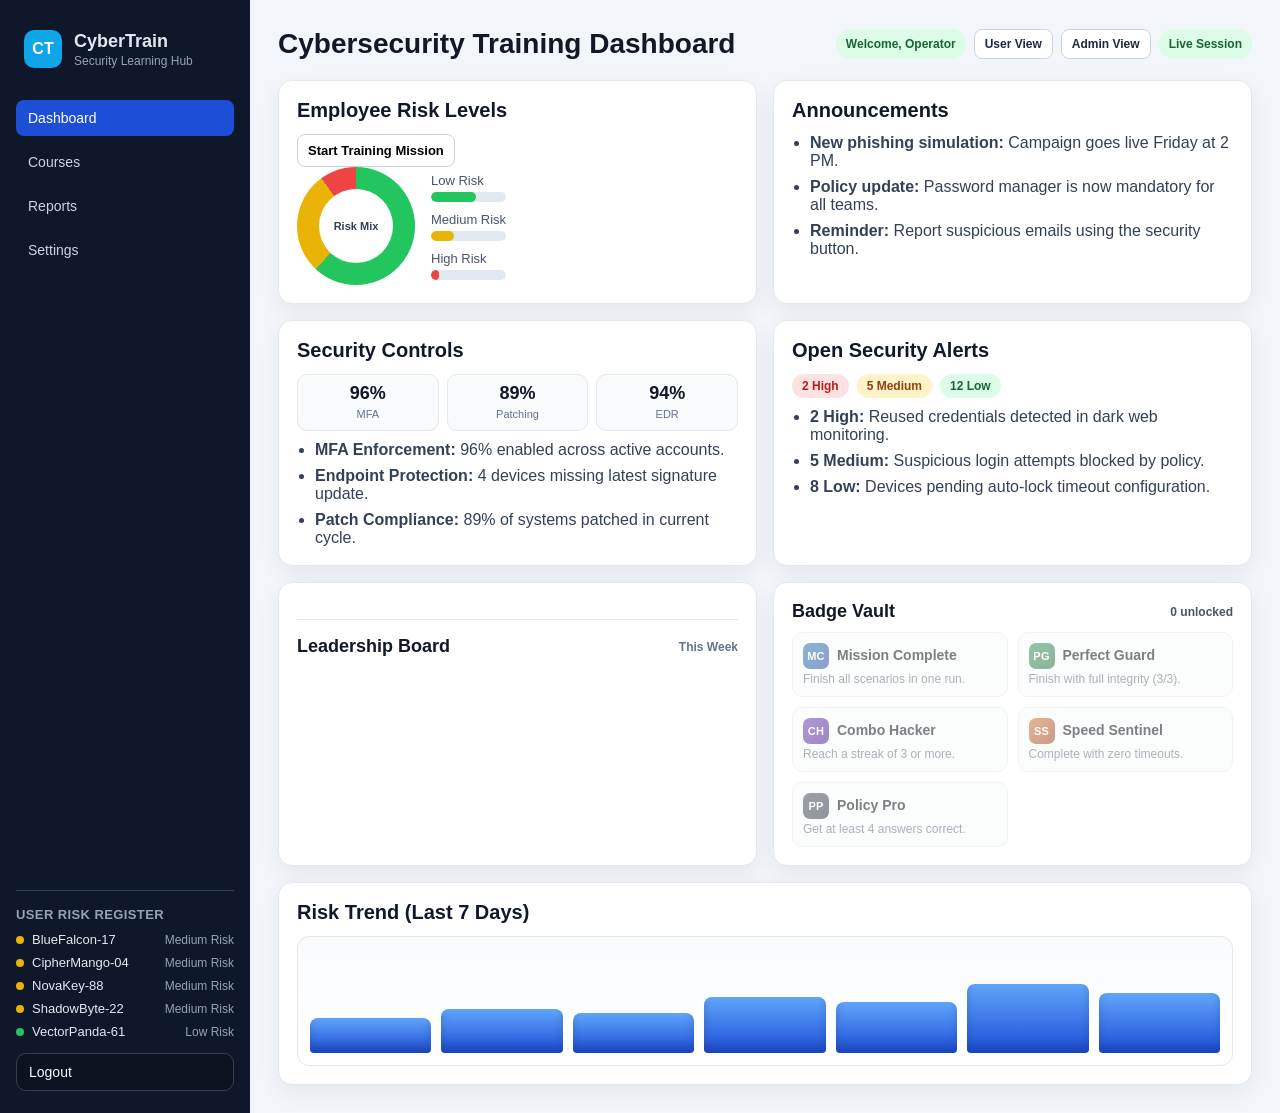
==== index.html @ f5ae5cce "Initial commit: cybersecurity training dashboard Made-with: Cursor" ====
<!DOCTYPE html>
<html>
<head>
    <title>Cybersecurity Training</title>
    <link rel="stylesheet" href="style.css">
</head>

<body>
<div class="app-shell">
    <aside class="sidebar">
        <div class="brand">
            <div class="brand-icon">CT</div>
            <div>
                <h2>CyberTrain</h2>
                <p>Security Learning Hub</p>
            </div>
        </div>

        <nav class="nav">
            <button class="nav-btn active" data-section="dashboard">Dashboard</button>
            <button class="nav-btn" data-section="courses">Courses</button>
            <button id="nav-reports" class="nav-btn" data-section="reports">Reports</button>
            <button class="nav-btn" data-section="settings">Settings</button>
        </nav>

        <section class="users-panel">
            <h3>User Risk Register</h3>
            <ul>
                <li><span class="dot medium"></span>BlueFalcon-17 <em>Medium Risk</em></li>
                <li><span class="dot medium"></span>CipherMango-04 <em>Medium Risk</em></li>
                <li><span class="dot medium"></span>NovaKey-88 <em>Medium Risk</em></li>
                <li><span class="dot medium"></span>ShadowByte-22 <em>Medium Risk</em></li>
                <li><span class="dot low"></span>VectorPanda-61 <em>Low Risk</em></li>
            </ul>
        </section>

        <button id="logout-btn" class="logout-btn">Logout</button>
    </aside>

    <main class="main-content">
        <header class="topbar">
            <h1 id="page-title">Cybersecurity Training Dashboard</h1>
            <div class="topbar-actions">
                <span id="welcomeText" class="status-pill">Welcome</span>
                <button class="mode-btn" onclick="switchMode('user')">User View</button>
                <button class="mode-btn" onclick="switchMode('admin')">Admin View</button>
                <span class="status-pill">Live Session</span>
            </div>
        </header>

        <section id="dashboard" class="content-section">
            <div id="adminDashboardContent" class="dashboard-grid">
            <div class="card dashboard-card">
                <h2>Employee Risk Levels</h2>
                <button id="startTrainingBtn" class="settings-action-btn start-training-btn">Start Training Mission</button>
                <div class="risk-visual">
                    <div class="risk-donut" aria-hidden="true">
                        <span>Risk Mix</span>
                    </div>
                    <div class="risk-bars">
                        <div><span>Low Risk</span><div class="bar"><i id="risk-low-bar" style="width: 62%; background:#22c55e;"></i></div></div>
                        <div><span>Medium Risk</span><div class="bar"><i id="risk-med-bar" style="width: 28%; background:#eab308;"></i></div></div>
                        <div><span>High Risk</span><div class="bar"><i id="risk-high-bar" style="width: 10%; background:#ef4444;"></i></div></div>
                    </div>
                </div>
            </div>

            <div class="card dashboard-card">
                <h2>Announcements</h2>
                <ul class="announcement-list">
                    <li><strong>New phishing simulation:</strong> Campaign goes live Friday at 2 PM.</li>
                    <li><strong>Policy update:</strong> Password manager is now mandatory for all teams.</li>
                    <li><strong>Reminder:</strong> Report suspicious emails using the security button.</li>
                </ul>
            </div>

            <div class="card dashboard-card">
                <h2>Security Controls</h2>
                <div class="kpi-row">
                    <div class="kpi-chip"><strong>96%</strong><span>MFA</span></div>
                    <div class="kpi-chip"><strong>89%</strong><span>Patching</span></div>
                    <div class="kpi-chip"><strong>94%</strong><span>EDR</span></div>
                </div>
                <ul class="announcement-list">
                    <li><strong>MFA Enforcement:</strong> 96% enabled across active accounts.</li>
                    <li><strong>Endpoint Protection:</strong> 4 devices missing latest signature update.</li>
                    <li><strong>Patch Compliance:</strong> 89% of systems patched in current cycle.</li>
                </ul>
            </div>

            <div class="card dashboard-card">
                <h2>Open Security Alerts</h2>
                <div class="alert-stack">
                    <div id="alert-high-pill" class="alert-pill alert-high">2 High</div>
                    <div id="alert-med-pill" class="alert-pill alert-med">5 Medium</div>
                    <div id="alert-low-pill" class="alert-pill alert-low">8 Low</div>
                </div>
                <ul class="announcement-list">
                    <li><strong>2 High:</strong> Reused credentials detected in dark web monitoring.</li>
                    <li><strong>5 Medium:</strong> Suspicious login attempts blocked by policy.</li>
                    <li><strong>8 Low:</strong> Devices pending auto-lock timeout configuration.</li>
                </ul>
            </div>

            <div class="card dashboard-card">
                <div class="leaderboard dashboard-full">
                    <div class="leaderboard-head">
                        <h3>Leadership Board</h3>
                        <span>This Week</span>
                    </div>
                    <ul id="leaderboard-list"></ul>
                </div>
            </div>

            <div class="card dashboard-card">
                <div class="badges">
                    <div class="badges-head">
                        <h3>Badge Vault</h3>
                        <span id="badge-count">0 unlocked</span>
                    </div>
                    <div id="badges-grid" class="badges-grid"></div>
                </div>
            </div>

            <div class="card dashboard-card dashboard-wide">
                <h2>Risk Trend (Last 7 Days)</h2>
                <div class="trend-chart" aria-hidden="true">
                    <span style="height: 34%;"></span>
                    <span style="height: 42%;"></span>
                    <span style="height: 38%;"></span>
                    <span style="height: 54%;"></span>
                    <span style="height: 49%;"></span>
                    <span style="height: 66%;"></span>
                    <span style="height: 58%;"></span>
                </div>
            </div>
            </div>

            <div id="userDashboardContent" class="dashboard-grid hidden">
                <div class="card dashboard-card">
                    <h2>Your Security Snapshot</h2>
                    <ul class="announcement-list">
                        <li><strong>Your Risk Level:</strong> <span id="userRiskLabel">Medium</span></li>
                        <li><strong>Training Completion:</strong> <span id="userCompletionLabel">0%</span></li>
                        <li><strong>Current Mission Score:</strong> <span id="userScoreLabel">0 XP</span></li>
                    </ul>
                    <button id="userStartTrainingBtn" class="settings-action-btn start-training-btn">Continue Training</button>
                </div>

                <div class="card dashboard-card">
                    <h2>Your Badge Progress</h2>
                    <ul class="announcement-list">
                        <li><strong>Unlocked:</strong> <span id="userBadgeCount">0</span> badges</li>
                        <li><strong>Next Target:</strong> Perfect Guard</li>
                        <li><strong>Tip:</strong> Finish with full integrity to lower personal risk.</li>
                    </ul>
                </div>

                <div class="card dashboard-card">
                    <div class="leaderboard dashboard-full">
                        <div class="leaderboard-head">
                            <h3>Leadership Board</h3>
                            <span>This Week</span>
                        </div>
                        <ul id="user-leaderboard-list"></ul>
                    </div>
                </div>

                <div class="card dashboard-card">
                    <h2>Your Avatar</h2>
                    <div class="avatar-stage" aria-hidden="true">
                        <div class="avatar-glow"></div>
                        <div class="avatar-figure">
                            <span class="avatar-head"></span>
                            <span class="avatar-body"></span>
                            <span class="avatar-arm left"></span>
                            <span class="avatar-arm right"></span>
                            <span class="avatar-leg left"></span>
                            <span class="avatar-leg right"></span>
                        </div>
                    </div>
                    <p class="subtitle">Training champion in progress.</p>
                </div>

                <div class="card dashboard-card dashboard-wide">
                    <div class="badges">
                        <div class="badges-head">
                            <h3>Badge Vault</h3>
                            <span id="user-badge-count">0 unlocked</span>
                        </div>
                        <div id="user-badges-grid" class="badges-grid"></div>
                    </div>
                </div>

                <div class="card dashboard-card dashboard-wide">
                    <h2>Your Activity Trend</h2>
                    <div class="trend-chart" aria-hidden="true">
                        <span style="height: 20%;"></span>
                        <span style="height: 30%;"></span>
                        <span style="height: 44%;"></span>
                        <span style="height: 40%;"></span>
                        <span style="height: 56%;"></span>
                        <span style="height: 62%;"></span>
                        <span style="height: 72%;"></span>
                    </div>
                </div>
            </div>
        </section>

        <section id="courses" class="card training-card content-section hidden">
            <div class="burn-overlay" aria-hidden="true"></div>
            <p class="subtitle">Make the right decision in real-world scenarios</p>
            <button id="startCourseBtn" class="settings-action-btn start-training-btn">Start Training Mission</button>
            <div class="hud">
                <div class="hud-item"><span>Threat Level</span><strong id="threat-level">LOW</strong></div>
                <div class="hud-item"><span>Response Timer</span><strong id="timer">12s</strong></div>
                <div class="hud-item"><span>System Integrity</span><strong id="lives">3/3</strong></div>
            </div>
            <div class="progress-track">
                <div id="progress-bar" class="progress-bar"></div>
            </div>
            <p id="missionProgress" class="subtitle">Mission Progress: 0%</p>
            <div class="scenario-meta">
                <span id="scenario-tag">Scenario</span>
                <span id="scenario-stage">Stage</span>
            </div>
            <div class="escape-game">
                <div class="escape-head">
                    <strong>Live Threat Escape</strong>
                    <span id="escape-status">Build distance from the threat.</span>
                </div>
                <div class="escape-track">
                    <div class="track-zone danger-zone">Danger</div>
                    <div class="track-zone safe-zone">Safe Zone</div>
                    <div id="threat-token" class="track-token threat-token">
                        <span class="token-avatar monster-avatar"></span>
                        <span class="token-label">THREAT</span>
                    </div>
                    <div id="runner-token" class="track-token runner-token">
                        <span class="token-avatar runner-avatar"></span>
                        <span class="token-label">YOU</span>
                    </div>
                </div>
            </div>
            <h2 id="question"></h2>
            <p id="dramatic" class="dramatic"></p>
            <p id="explain" class="explain"></p>

            <div id="course-options" class="options">
                <button class="option" onclick="answer(0)"></button>
                <button class="option" onclick="answer(1)"></button>
                <button class="option" onclick="answer(2)"></button>
            </div>

            <div class="card-footer">
                <p id="feedback"></p>
                <div class="score-wrap">
                    <p id="score">Score: 0</p>
                    <p id="streak">Streak: 0</p>
                </div>
            </div>
            <button id="restart-btn" class="restart-btn hidden" onclick="restartGame()">Run Mission Again</button>
        </section>

        <section id="reports" class="content-section hidden reports-page">
            <div class="reports-header">
                <h2>Security Reports</h2>
                <div class="users-actions">
                    <button class="settings-action-btn">Export PDF</button>
                    <button class="settings-action-btn">Export CSV</button>
                    <button class="settings-action-btn">Share Snapshot</button>
                </div>
            </div>

            <div class="reports-kpis">
                <div class="card reports-kpi"><strong>74%</strong><span>Training Completion</span></div>
                <div class="card reports-kpi"><strong>287 XP</strong><span>Average Mission Score</span></div>
                <div class="card reports-kpi"><strong>14</strong><span>Overdue Users</span></div>
                <div class="card reports-kpi"><strong>-11%</strong><span>Medium Risk Reduction</span></div>
            </div>

            <div class="reports-grid">
                <div class="card dashboard-card">
                    <h3>Department Completion</h3>
                    <div class="report-bars">
                        <div><span>Finance</span><div class="bar"><i style="width: 82%; background:#22c55e;"></i></div></div>
                        <div><span>HR</span><div class="bar"><i style="width: 77%; background:#3b82f6;"></i></div></div>
                        <div><span>Sales</span><div class="bar"><i style="width: 69%; background:#eab308;"></i></div></div>
                        <div><span>Engineering</span><div class="bar"><i style="width: 88%; background:#14b8a6;"></i></div></div>
                    </div>
                </div>

                <div class="card dashboard-card">
                    <h3>Incident Simulation Trend</h3>
                    <div class="trend-chart" aria-hidden="true">
                        <span style="height: 22%;"></span>
                        <span style="height: 34%;"></span>
                        <span style="height: 28%;"></span>
                        <span style="height: 46%;"></span>
                        <span style="height: 55%;"></span>
                        <span style="height: 62%;"></span>
                        <span style="height: 74%;"></span>
                    </div>
                </div>

                <div class="card dashboard-card reports-wide">
                    <h3>Compliance Snapshot</h3>
                    <table class="users-table">
                        <thead>
                            <tr>
                                <th>Policy</th>
                                <th>Compliant</th>
                                <th>Non-Compliant</th>
                                <th>Status</th>
                            </tr>
                        </thead>
                        <tbody>
                            <tr><td>Password Manager Usage</td><td>86%</td><td>14%</td><td class="risk-med">Watchlist</td></tr>
                            <tr><td>MFA Enrollment</td><td>96%</td><td>4%</td><td class="risk-low">Healthy</td></tr>
                            <tr><td>Annual Policy Acknowledgment</td><td>81%</td><td>19%</td><td class="risk-med">Action Needed</td></tr>
                            <tr><td>Endpoint Patch Window</td><td>89%</td><td>11%</td><td class="risk-low">Stable</td></tr>
                        </tbody>
                    </table>
                </div>
            </div>
        </section>

        <section id="settings" class="content-section hidden settings-page">
            <div class="settings-header">
                <h2>Settings</h2>
                <p>Quick access to platform and cybersecurity administration settings.</p>
            </div>
            <div id="settings-overview">
            <div id="learnItGroup" class="card settings-group">
                <h3>Learn IT</h3>
                <div class="settings-grid">
                    <article class="settings-tile setting-action active admin-setting" data-setting="users">
                        <h4>Users</h4>
                        <p>Add, edit, and disable users.</p>
                    </article>
                    <article class="settings-tile setting-action admin-setting" data-setting="user-groups">
                        <h4>User Groups</h4>
                        <p>Create and manage department-based security groups.</p>
                    </article>
                    <article class="settings-tile setting-action admin-setting" data-setting="curriculum">
                        <h4>Curriculum</h4>
                        <p>Set course order by role and risk profile.</p>
                    </article>
                    <article class="settings-tile setting-action admin-setting" data-setting="coursework">
                        <h4>Coursework</h4>
                        <p>View completion and generate learning reports.</p>
                    </article>
                    <article class="settings-tile setting-action admin-setting" data-setting="new-courses">
                        <h4>New Courses</h4>
                        <p>Publish new modules and assign required teams.</p>
                    </article>
                </div>
            </div>

            <div class="card settings-group">
                <h3>General</h3>
                <div class="settings-grid">
                    <article class="settings-tile setting-action" data-setting="account-settings">
                        <h4>My Account Settings</h4>
                        <p>Update profile, MFA options, and email alerts.</p>
                    </article>
                    <article class="settings-tile setting-action admin-setting" data-setting="company-settings">
                        <h4>Company Settings</h4>
                        <p>Manage organization details and security defaults.</p>
                    </article>
                </div>
            </div>

            <div class="card settings-group">
                <h3>Manage IT</h3>
                <div class="settings-grid">
                    <article class="settings-tile setting-action" data-setting="broadcasts">
                        <h4>Broadcasts</h4>
                        <p>Send urgent cyber alerts and training reminders.</p>
                    </article>
                    <article class="settings-tile setting-action" data-setting="reports-center">
                        <h4>Incident Reports</h4>
                        <p>Download incident-focused and response drill reports.</p>
                    </article>
                    <article class="settings-tile setting-action" data-setting="incident-policies">
                        <h4>Incident Policies</h4>
                        <p>Review escalation and containment playbook settings.</p>
                    </article>
                </div>
            </div>

            <div class="card settings-group settings-detail">
                <h3 id="setting-detail-title">Users</h3>
                <p id="setting-detail-summary">Manage identity lifecycle and access risk from one place.</p>
                <ul id="setting-detail-points" class="announcement-list"></ul>
            </div>
            </div>

            <div id="users-management" class="card settings-group hidden">
                <div class="users-head">
                    <h3>Settings > Learn IT > Users</h3>
                    <button id="users-back-btn" class="logout-btn users-back">Back</button>
                </div>
                <div class="users-actions">
                    <button class="settings-action-btn">+ Add User</button>
                    <button class="settings-action-btn">Provisioning</button>
                    <button class="settings-action-btn">View Employee Risk</button>
                    <button class="settings-action-btn">Print User List</button>
                    <button class="settings-action-btn">Export CSV</button>
                    <button class="settings-action-btn">Resend Unaccepted Invites</button>
                    <button class="settings-action-btn">Disabled Users</button>
                </div>
                <div class="users-table-wrap">
                    <div class="users-table-top">
                        <span>20 of 77 users</span>
                        <input class="users-search" placeholder="Search users">
                    </div>
                    <table class="users-table">
                        <thead>
                            <tr>
                                <th>Name</th>
                                <th>Enabled</th>
                                <th>Employee Risk</th>
                                <th>Assigned Groups</th>
                                <th>Last Signed In</th>
                                <th>Action</th>
                            </tr>
                        </thead>
                        <tbody>
                            <tr><td>BlueFalcon-17<br><small>user17@demo.local</small></td><td>Yes</td><td class="risk-med">Medium</td><td>1</td><td>Feb 11, 2026</td><td><button class="disable-btn">Disable</button></td></tr>
                            <tr><td>CipherMango-04<br><small>cm04@sandbox.local</small></td><td>Yes</td><td class="risk-med">Medium</td><td>1</td><td>Jan 27, 2026</td><td><button class="disable-btn">Disable</button></td></tr>
                            <tr><td>NovaKey-88<br><small>nk88@example.internal</small></td><td>Yes</td><td class="risk-med">Medium</td><td>1</td><td>Feb 19, 2026</td><td><button class="disable-btn">Disable</button></td></tr>
                            <tr><td>ShadowByte-22<br><small>sb22@demo.local</small></td><td>Yes</td><td class="risk-med">Medium</td><td>1</td><td>Feb 18, 2026</td><td><button class="disable-btn">Disable</button></td></tr>
                            <tr><td>VectorPanda-61<br><small>vp61@sandbox.local</small></td><td>Yes</td><td class="risk-low">Low</td><td>2</td><td>Feb 17, 2026</td><td><button class="disable-btn">Disable</button></td></tr>
                        </tbody>
                    </table>
                </div>
            </div>

            <div id="generic-management" class="card settings-group hidden">
                <div class="users-head">
                    <h3 id="generic-title">Settings > Module</h3>
                    <button id="generic-back-btn" class="logout-btn users-back">Back</button>
                </div>
                <div id="generic-actions" class="users-actions"></div>
                <div class="users-table-wrap">
                    <div class="users-table-top">
                        <span id="generic-summary">Module overview</span>
                    </div>
                    <div id="generic-content" class="generic-content"></div>
                </div>
            </div>
        </section>
    </main>
</div>

<div id="badge-master-overlay" class="badge-master-overlay hidden" aria-hidden="true">
    <div class="badge-rays"></div>
    <div class="badge-confetti">
        <span></span><span></span><span></span><span></span><span></span>
        <span></span><span></span><span></span><span></span><span></span>
    </div>
    <div class="badge-master-card">
        <p class="badge-master-kicker">Ultimate Unlock</p>
        <h2>BADGE MASTER</h2>
        <p>All badges secured. Cyber mastery achieved.</p>
        <p class="badge-master-sub">+500 Glory XP</p>
    </div>
</div>

<div id="failure-overlay" class="failure-overlay hidden" aria-hidden="true">
    <div class="failure-fire"></div>
    <div class="failure-pit"></div>
    <div class="falling-runner"></div>
    <div class="failure-card">
        <p class="failure-kicker">Breach Detected</p>
        <h2 class="glitch-text" data-text="YOU HAVE BEEN HACKED">YOU HAVE BEEN HACKED</h2>
        <p>You fell into the threat zone. Retrain and try again.</p>
    </div>
</div>

<div id="badge-unlock-popup" class="badge-unlock-popup hidden" aria-hidden="true">
    <div class="badge-unlock-card">
        <div class="badge-figure" aria-hidden="true">
            <span class="figure-head"></span>
            <span class="figure-body"></span>
            <span class="figure-arm"></span>
            <span class="figure-badge"></span>
        </div>
        <p class="badge-unlock-kicker">New Badge Unlocked</p>
        <h3 id="badge-unlock-title">Badge Name</h3>
        <p id="badge-unlock-text">You earned this badge.</p>
    </div>
</div>

<div id="toast" class="toast">Mission results synced to dashboard</div>

<script src="script.js"></script>

</body>
</html>
---- style.css ----
:root {
    --bg: #f2f5f9;
    --sidebar: #0f172a;
    --sidebar-hover: #1e293b;
    --primary: #2563eb;
    --primary-hover: #1d4ed8;
    --card: #ffffff;
    --text-dark: #111827;
    --text-muted: #64748b;
    --success: #16a34a;
    --danger: #dc2626;
}

* {
    box-sizing: border-box;
}

body {
    margin: 0;
    min-height: 100vh;
    font-family: "Segoe UI", Tahoma, Arial, sans-serif;
    background: var(--bg);
    color: var(--text-dark);
}

.app-shell {
    display: flex;
    min-height: 100vh;
}

.sidebar {
    width: 250px;
    background: var(--sidebar);
    color: #e2e8f0;
    padding: 22px 16px;
    display: flex;
    flex-direction: column;
}

.brand {
    display: flex;
    gap: 12px;
    align-items: center;
    padding: 8px;
    margin-bottom: 24px;
}

.brand-icon {
    width: 38px;
    height: 38px;
    border-radius: 10px;
    background: #0ea5e9;
    color: #ffffff;
    font-weight: 700;
    display: grid;
    place-items: center;
}

.brand h2 {
    margin: 0;
    font-size: 18px;
}

.brand p {
    margin: 2px 0 0;
    color: #94a3b8;
    font-size: 12px;
}

.nav {
    display: grid;
    gap: 8px;
}

.users-panel {
    margin-top: auto;
    border-top: 1px solid #334155;
    padding-top: 16px;
}

.users-panel h3 {
    margin: 0 0 10px;
    font-size: 13px;
    color: #94a3b8;
    letter-spacing: 0.4px;
    text-transform: uppercase;
}

.users-panel ul {
    list-style: none;
    margin: 0;
    padding: 0;
    display: grid;
    gap: 8px;
}

.users-panel li {
    font-size: 13px;
    color: #e2e8f0;
    display: flex;
    align-items: center;
    gap: 8px;
    flex-wrap: wrap;
}

.users-panel em {
    font-style: normal;
    color: #94a3b8;
    font-size: 12px;
    margin-left: auto;
}

.logout-btn {
    margin-top: 14px;
    border: 1px solid #334155;
    background: #0b1220;
    color: #f8fafc;
    border-radius: 10px;
    padding: 10px 12px;
    font-size: 14px;
    text-align: left;
    cursor: pointer;
    transition: background 0.2s ease, border-color 0.2s ease;
}

.logout-btn:hover {
    background: #1e293b;
    border-color: #475569;
}

.dot {
    width: 8px;
    height: 8px;
    border-radius: 50%;
    display: inline-block;
}

.dot.low {
    background: #22c55e;
}

.dot.medium {
    background: #eab308;
}

.dot.high {
    background: #ef4444;
}

.nav-btn {
    border: none;
    background: transparent;
    color: #cbd5e1;
    text-align: left;
    width: 100%;
    padding: 10px 12px;
    border-radius: 8px;
    font-size: 14px;
    cursor: pointer;
    transition: background 0.2s ease, color 0.2s ease;
}

.nav-btn:hover {
    background: var(--sidebar-hover);
    color: #ffffff;
}

.nav-btn.active {
    background: #1d4ed8;
    color: #ffffff;
}

.main-content {
    flex: 1;
    padding: 28px;
}

.topbar {
    display: flex;
    align-items: center;
    justify-content: space-between;
    margin-bottom: 20px;
}

.topbar-actions {
    display: flex;
    align-items: center;
    gap: 8px;
}

.mode-btn {
    border: 1px solid #cbd5e1;
    background: #ffffff;
    color: #1e293b;
    border-radius: 8px;
    padding: 7px 10px;
    font-size: 12px;
    font-weight: 700;
    cursor: pointer;
}

.mode-btn:hover {
    border-color: #93c5fd;
    background: #eff6ff;
}

.topbar h1 {
    margin: 0;
    font-size: 28px;
}

.status-pill {
    background: #dcfce7;
    color: #166534;
    font-size: 12px;
    font-weight: 600;
    padding: 8px 10px;
    border-radius: 999px;
}

.card {
    background: var(--card);
    border: 1px solid #e2e8f0;
    border-radius: 14px;
    box-shadow: 0 8px 24px rgba(15, 23, 42, 0.06);
}

.training-card {
    max-width: 760px;
    padding: 24px;
}

#courses {
    position: relative;
    overflow: hidden;
}

.burn-overlay {
    position: absolute;
    inset: 0;
    pointer-events: none;
    opacity: 0;
    transition: opacity 0.25s ease;
    background:
        radial-gradient(circle at 8% 85%, rgba(239, 68, 68, 0.42), rgba(239, 68, 68, 0) 38%),
        radial-gradient(circle at 18% 95%, rgba(249, 115, 22, 0.35), rgba(249, 115, 22, 0) 34%),
        linear-gradient(90deg, rgba(127, 29, 29, 0.25) 0%, rgba(127, 29, 29, 0) 45%);
    mix-blend-mode: multiply;
}

#courses.burn-low .burn-overlay {
    opacity: 0.28;
}

#courses.burn-medium .burn-overlay {
    opacity: 0.45;
}

#courses.burn-high .burn-overlay {
    opacity: 0.68;
    animation: burn-flicker 0.45s infinite alternate;
}

.dashboard-grid {
    display: grid;
    grid-template-columns: repeat(2, minmax(280px, 1fr));
    gap: 16px;
    max-width: 1100px;
}

.dashboard-card {
    padding: 18px;
}

.dashboard-wide {
    grid-column: 1 / -1;
}

.dashboard-card h2 {
    margin: 0 0 12px;
    font-size: 20px;
}

.risk-bars {
    display: grid;
    gap: 10px;
}

.risk-visual {
    display: flex;
    align-items: center;
    gap: 16px;
}

.risk-donut {
    width: 118px;
    height: 118px;
    border-radius: 50%;
    background: conic-gradient(#22c55e 0 62%, #eab308 62% 90%, #ef4444 90% 100%);
    position: relative;
    flex-shrink: 0;
}

.risk-donut::before {
    content: "";
    position: absolute;
    inset: 22px;
    border-radius: 50%;
    background: #fff;
}

.risk-donut span {
    position: absolute;
    inset: 0;
    display: grid;
    place-items: center;
    font-size: 11px;
    font-weight: 700;
    color: #334155;
}

.risk-bars span {
    display: block;
    font-size: 13px;
    color: #475569;
    margin-bottom: 4px;
}

.bar {
    height: 10px;
    background: #e2e8f0;
    border-radius: 999px;
    overflow: hidden;
}

.bar i {
    display: block;
    height: 100%;
    border-radius: 999px;
}

.announcement-list {
    margin: 0;
    padding-left: 18px;
    color: #334155;
    display: grid;
    gap: 8px;
}

.kpi-row {
    display: grid;
    grid-template-columns: repeat(3, minmax(70px, 1fr));
    gap: 8px;
    margin-bottom: 10px;
}

.kpi-chip {
    border: 1px solid #e2e8f0;
    border-radius: 10px;
    background: #f8fafc;
    padding: 8px 10px;
    text-align: center;
}

.kpi-chip strong {
    display: block;
    font-size: 18px;
}

.kpi-chip span {
    font-size: 11px;
    color: #64748b;
}

.alert-stack {
    display: flex;
    gap: 8px;
    margin-bottom: 10px;
}

.alert-pill {
    border-radius: 999px;
    font-size: 12px;
    font-weight: 700;
    padding: 5px 10px;
}

.alert-high { background: #fee2e2; color: #b91c1c; }
.alert-med { background: #fef3c7; color: #92400e; }
.alert-low { background: #dcfce7; color: #166534; }

.trend-chart {
    height: 130px;
    border: 1px solid #e2e8f0;
    border-radius: 12px;
    background: linear-gradient(180deg, #f8fafc, #ffffff);
    display: grid;
    grid-template-columns: repeat(7, 1fr);
    align-items: end;
    gap: 10px;
    padding: 12px;
}

.trend-chart span {
    border-radius: 8px 8px 4px 4px;
    background: linear-gradient(180deg, #60a5fa, #1d4ed8);
    box-shadow: inset 0 -8px 10px rgba(15, 23, 42, 0.18);
}

.hidden {
    display: none;
}

.subtitle {
    margin: 0 0 10px;
    color: var(--text-muted);
}

.hud {
    display: grid;
    grid-template-columns: repeat(3, minmax(120px, 1fr));
    gap: 10px;
    margin-bottom: 14px;
}

.hud-item {
    background: #f8fafc;
    border: 1px solid #e2e8f0;
    border-radius: 10px;
    padding: 8px 10px;
}

.hud-item span {
    display: block;
    font-size: 11px;
    color: #64748b;
    text-transform: uppercase;
    letter-spacing: 0.4px;
}

.hud-item strong {
    font-size: 15px;
}

.progress-track {
    width: 100%;
    height: 10px;
    border-radius: 999px;
    background: #e2e8f0;
    overflow: hidden;
    margin-bottom: 14px;
}

.progress-bar {
    height: 100%;
    width: 0%;
    background: linear-gradient(90deg, #38bdf8, #2563eb);
    transition: width 0.25s ease;
}

.scenario-meta {
    display: flex;
    gap: 8px;
    margin-bottom: 8px;
}

#scenario-tag,
#scenario-stage {
    display: inline-block;
    font-size: 12px;
    font-weight: 700;
    border-radius: 999px;
    padding: 5px 10px;
}

#scenario-tag {
    background: #e0f2fe;
    color: #075985;
}

#scenario-stage {
    background: #ede9fe;
    color: #5b21b6;
}

.escape-game {
    margin: 4px 0 14px;
    border: 1px solid #e2e8f0;
    border-radius: 12px;
    padding: 10px;
    background: #f8fafc;
}

.escape-head {
    display: flex;
    justify-content: space-between;
    align-items: center;
    gap: 8px;
    margin-bottom: 8px;
}

.escape-head strong {
    font-size: 13px;
}

#escape-status {
    font-size: 12px;
    color: #475569;
}

.escape-track {
    position: relative;
    height: 56px;
    border-radius: 10px;
    overflow: hidden;
    border: 1px solid #cbd5e1;
    background: linear-gradient(90deg, #fee2e2 0%, #ffedd5 30%, #dcfce7 100%);
}

.track-zone {
    position: absolute;
    top: 6px;
    font-size: 10px;
    font-weight: 700;
    color: #334155;
    opacity: 0.75;
}

.danger-zone {
    left: 8px;
}

.safe-zone {
    right: 8px;
}

.track-token {
    position: absolute;
    top: 14px;
    transform: translateX(-50%);
    display: inline-flex;
    align-items: center;
    gap: 6px;
    border-radius: 999px;
    padding: 3px 8px 3px 4px;
    font-size: 10px;
    font-weight: 800;
    color: #ffffff;
    transition: left 0.35s ease;
}

.threat-token {
    left: 12%;
    background: #dc2626;
    box-shadow: 0 0 0 2px rgba(220, 38, 38, 0.2);
}

.runner-token {
    left: 22%;
    background: #2563eb;
    box-shadow: 0 0 0 2px rgba(37, 99, 235, 0.2);
}

.token-label {
    letter-spacing: 0.4px;
}

.token-avatar {
    width: 22px;
    height: 22px;
    border-radius: 999px;
    display: inline-block;
    position: relative;
}

.monster-avatar {
    background: radial-gradient(circle at 30% 30%, #fb7185, #7f1d1d 70%);
    border: 1px solid rgba(255, 255, 255, 0.45);
    animation: monster-pulse 0.8s infinite alternate;
}

.monster-avatar::before,
.monster-avatar::after {
    content: "";
    position: absolute;
    top: 7px;
    width: 4px;
    height: 4px;
    border-radius: 50%;
    background: #ffffff;
}

.monster-avatar::before {
    left: 5px;
}

.monster-avatar::after {
    right: 5px;
}

.runner-avatar {
    background: radial-gradient(circle at 35% 30%, #93c5fd, #1d4ed8 70%);
    border: 1px solid rgba(255, 255, 255, 0.45);
    animation: runner-step 0.45s infinite alternate;
}

.runner-avatar::before {
    content: "";
    position: absolute;
    left: 9px;
    top: -4px;
    width: 5px;
    height: 5px;
    border-radius: 50%;
    background: #bfdbfe;
}

.runner-avatar::after {
    content: "";
    position: absolute;
    left: 6px;
    top: 8px;
    width: 10px;
    height: 2px;
    background: #dbeafe;
    transform: rotate(-25deg);
}

#question {
    margin: 0 0 18px;
    font-size: 23px;
}

.dramatic {
    margin: 0 0 14px;
    min-height: 24px;
    font-size: 15px;
    font-weight: 700;
    color: #7c3aed;
}

.explain {
    margin: -6px 0 14px;
    min-height: 20px;
    color: #475569;
    font-size: 14px;
}

.options {
    display: grid;
    gap: 10px;
}

.option {
    border: none;
    background: var(--primary);
    color: #ffffff;
    border-radius: 10px;
    padding: 13px 14px;
    text-align: left;
    font-size: 15px;
    cursor: pointer;
    transition: transform 0.12s ease, background 0.2s ease;
}

.option:hover {
    background: var(--primary-hover);
    transform: translateY(-1px);
}

.card-footer {
    margin-top: 16px;
    display: flex;
    justify-content: space-between;
    align-items: center;
}

.score-wrap {
    display: flex;
    gap: 10px;
}

#feedback {
    margin: 0;
    font-weight: 700;
}

.correct {
    color: var(--success);
}

.incorrect {
    color: var(--danger);
}

#score {
    margin: 0;
    color: #334155;
    font-weight: 600;
}

#streak {
    margin: 0;
    color: #7c3aed;
    font-weight: 700;
}

.pulse-good {
    animation: pulse-good 0.55s ease;
}

.pulse-bad {
    animation: pulse-bad 0.55s ease;
}

.screen-shake {
    animation: shake 0.45s ease;
}

.restart-btn {
    border: none;
    background: #0f172a;
    color: #ffffff;
    margin-top: 16px;
    padding: 10px 14px;
    border-radius: 10px;
    font-size: 14px;
    cursor: pointer;
}

.restart-btn:hover {
    background: #1e293b;
}

.leaderboard {
    margin-top: 18px;
    border-top: 1px solid #e2e8f0;
    padding-top: 16px;
}

.leaderboard-head {
    display: flex;
    justify-content: space-between;
    align-items: center;
    margin-bottom: 10px;
}

.leaderboard-head h3 {
    margin: 0;
    font-size: 18px;
}

.leaderboard-head span {
    color: #64748b;
    font-size: 12px;
    font-weight: 600;
}

#leaderboard-list {
    list-style: none;
    margin: 0;
    padding: 0;
    display: grid;
    gap: 8px;
}

.leaderboard-row {
    display: flex;
    align-items: center;
    background: #f8fafc;
    border: 1px solid #e2e8f0;
    border-radius: 10px;
    padding: 8px 10px;
    font-size: 14px;
}

.leaderboard-row .rank {
    width: 24px;
    font-weight: 800;
    color: #475569;
}

.leaderboard-row .name {
    flex: 1;
    font-weight: 600;
}

.leaderboard-row .points {
    font-weight: 700;
    color: #1e3a8a;
}

.leaderboard-row.you {
    border-color: #93c5fd;
    background: #eff6ff;
}

.badges {
    margin-top: 0;
    border-top: none;
    padding-top: 0;
}

.badges-head {
    display: flex;
    justify-content: space-between;
    align-items: center;
    margin-bottom: 10px;
}

.badges-head h3 {
    margin: 0;
    font-size: 18px;
}

.badges-head span {
    color: #475569;
    font-size: 12px;
    font-weight: 700;
}

.badges-grid {
    display: grid;
    grid-template-columns: repeat(auto-fit, minmax(150px, 1fr));
    gap: 10px;
}

.settings-page {
    max-width: 1040px;
}

.settings-header {
    margin-bottom: 14px;
}

.settings-header h2 {
    margin: 0 0 4px;
    font-size: 34px;
}

.settings-header p {
    margin: 0;
    color: #64748b;
}

.settings-group {
    padding: 18px;
    margin-bottom: 14px;
}

.settings-group h3 {
    margin: 0 0 14px;
    font-size: 32px;
}

.settings-grid {
    display: grid;
    grid-template-columns: repeat(3, minmax(180px, 1fr));
    gap: 12px;
}

.settings-tile {
    border: 1px solid #e2e8f0;
    border-radius: 12px;
    background: #ffffff;
    padding: 14px 16px;
    min-height: 108px;
}

.setting-action {
    cursor: pointer;
    transition: border-color 0.2s ease, box-shadow 0.2s ease, transform 0.15s ease;
}

.setting-action:hover {
    border-color: #93c5fd;
    box-shadow: 0 6px 18px rgba(37, 99, 235, 0.1);
    transform: translateY(-1px);
}

.setting-action.active {
    border-color: #2563eb;
    box-shadow: 0 0 0 3px rgba(37, 99, 235, 0.12);
    background: #f8fbff;
}

.settings-tile h4 {
    margin: 0 0 6px;
    font-size: 22px;
}

.settings-tile p {
    margin: 0;
    color: #334155;
    line-height: 1.35;
}

.settings-detail p {
    margin: -4px 0 10px;
    color: #475569;
}

.users-head {
    display: flex;
    align-items: center;
    justify-content: space-between;
    gap: 12px;
    margin-bottom: 12px;
}

.users-head h3 {
    margin: 0;
    font-size: 24px;
}

.users-back {
    margin-top: 0;
    width: 90px;
}

.users-actions {
    display: flex;
    flex-wrap: wrap;
    gap: 8px;
    margin-bottom: 14px;
}

.settings-action-btn {
    border: 1px solid #cbd5e1;
    background: #ffffff;
    border-radius: 8px;
    padding: 8px 10px;
    font-size: 13px;
    cursor: pointer;
}

.settings-action-btn:hover {
    border-color: #93c5fd;
    background: #f8fbff;
}

.start-training-btn {
    font-weight: 700;
}

.users-table-wrap {
    border: 1px solid #e2e8f0;
    border-radius: 12px;
    background: #ffffff;
    overflow: hidden;
}

.users-table-top {
    display: flex;
    justify-content: space-between;
    align-items: center;
    padding: 10px 12px;
    border-bottom: 1px solid #e2e8f0;
    color: #475569;
}

.users-search {
    border: 1px solid #cbd5e1;
    border-radius: 8px;
    padding: 8px 10px;
    min-width: 210px;
}

.users-table {
    width: 100%;
    border-collapse: collapse;
    font-size: 14px;
}

.users-table th,
.users-table td {
    text-align: left;
    padding: 10px 12px;
    border-bottom: 1px solid #f1f5f9;
}

.users-table small {
    color: #64748b;
}

.risk-med {
    color: #ca8a04;
    font-weight: 700;
}

.risk-low {
    color: #16a34a;
    font-weight: 700;
}

.disable-btn {
    border: 1px solid #fca5a5;
    color: #dc2626;
    background: #fff;
    border-radius: 8px;
    padding: 6px 10px;
    cursor: pointer;
}

.generic-content {
    padding: 12px;
    display: grid;
    gap: 10px;
}

.generic-item {
    border: 1px solid #e2e8f0;
    border-radius: 10px;
    padding: 10px 12px;
    background: #f8fafc;
}

.generic-item h4 {
    margin: 0 0 4px;
    font-size: 15px;
}

.generic-item p {
    margin: 0;
    color: #475569;
    font-size: 13px;
}

.reports-page {
    max-width: 1100px;
}

.reports-header {
    display: flex;
    justify-content: space-between;
    align-items: center;
    gap: 12px;
    margin-bottom: 12px;
}

.reports-header h2 {
    margin: 0;
    font-size: 32px;
}

.reports-kpis {
    display: grid;
    grid-template-columns: repeat(4, minmax(150px, 1fr));
    gap: 12px;
    margin-bottom: 12px;
}

.reports-kpi {
    padding: 14px;
}

.reports-kpi strong {
    display: block;
    font-size: 26px;
}

.reports-kpi span {
    color: #64748b;
    font-size: 13px;
}

.reports-grid {
    display: grid;
    grid-template-columns: repeat(2, minmax(280px, 1fr));
    gap: 12px;
}

.reports-wide {
    grid-column: 1 / -1;
}

.report-bars {
    display: grid;
    gap: 10px;
}

.report-bars span {
    display: block;
    margin-bottom: 4px;
    color: #334155;
    font-size: 13px;
}

.avatar-stage {
    height: 170px;
    border: 1px solid #e2e8f0;
    border-radius: 14px;
    background: linear-gradient(180deg, #eef2ff, #dbeafe);
    display: grid;
    place-items: center;
    position: relative;
    overflow: hidden;
}

.avatar-glow {
    position: absolute;
    width: 120px;
    height: 120px;
    border-radius: 50%;
    background: radial-gradient(circle, rgba(99, 102, 241, 0.5), rgba(99, 102, 241, 0));
    animation: avatar-glow 1.6s ease-in-out infinite alternate;
}

.avatar-figure {
    position: relative;
    width: 64px;
    height: 102px;
    animation: avatar-bounce 0.85s ease-in-out infinite alternate;
}

.avatar-head {
    position: absolute;
    left: 18px;
    top: 0;
    width: 28px;
    height: 28px;
    border-radius: 50%;
    background: #93c5fd;
}

.avatar-body {
    position: absolute;
    left: 22px;
    top: 26px;
    width: 20px;
    height: 40px;
    border-radius: 10px;
    background: #2563eb;
}

.avatar-arm,
.avatar-leg {
    position: absolute;
    display: block;
    background: #1e40af;
    border-radius: 999px;
}

.avatar-arm {
    width: 22px;
    height: 6px;
    top: 38px;
}

.avatar-arm.left {
    left: 4px;
    transform: rotate(28deg);
}

.avatar-arm.right {
    right: 4px;
    transform: rotate(-28deg);
}

.avatar-leg {
    width: 8px;
    height: 30px;
    top: 64px;
}

.avatar-leg.left {
    left: 21px;
    transform: rotate(9deg);
}

.avatar-leg.right {
    right: 21px;
    transform: rotate(-9deg);
}

.badge-card {
    border: 1px solid #e2e8f0;
    background: #f8fafc;
    border-radius: 10px;
    padding: 10px;
    position: relative;
    cursor: help;
}

.badge-card::after {
    content: attr(data-requirement);
    position: absolute;
    left: 50%;
    bottom: calc(100% + 8px);
    transform: translateX(-50%);
    width: 220px;
    background: #0f172a;
    color: #e2e8f0;
    border: 1px solid #334155;
    border-radius: 8px;
    padding: 8px 9px;
    font-size: 12px;
    line-height: 1.35;
    opacity: 0;
    pointer-events: none;
    transition: opacity 0.15s ease;
    z-index: 6;
}

.badge-card:hover::after {
    opacity: 1;
}

.badge-card.locked {
    opacity: 0.55;
    filter: grayscale(0.35);
}

.badge-title {
    display: block;
    font-size: 14px;
    font-weight: 700;
    margin-bottom: 3px;
}

.badge-note {
    display: block;
    font-size: 12px;
    color: #64748b;
}

.badge-icon {
    width: 26px;
    height: 26px;
    margin-right: 8px;
    border-radius: 7px;
    display: inline-grid;
    place-items: center;
    font-size: 11px;
    font-weight: 800;
    color: #ffffff;
    letter-spacing: 0.2px;
}

.badge-blue {
    background: linear-gradient(135deg, #0284c7, #1d4ed8);
}

.badge-green {
    background: linear-gradient(135deg, #16a34a, #15803d);
}

.badge-purple {
    background: linear-gradient(135deg, #7c3aed, #5b21b6);
}

.badge-orange {
    background: linear-gradient(135deg, #f97316, #c2410c);
}

.badge-slate {
    background: linear-gradient(135deg, #475569, #334155);
}

.badge-master-overlay {
    position: fixed;
    inset: 0;
    z-index: 9999;
    display: grid;
    place-items: center;
    background:
        radial-gradient(circle at 25% 25%, rgba(250, 204, 21, 0.35), rgba(250, 204, 21, 0) 36%),
        radial-gradient(circle at 80% 70%, rgba(99, 102, 241, 0.35), rgba(99, 102, 241, 0) 40%),
        rgba(15, 23, 42, 0.84);
    opacity: 0;
    pointer-events: none;
    overflow: hidden;
}

.badge-master-overlay.show {
    animation: badge-master-inout 3.8s ease forwards;
}

.badge-master-card {
    position: relative;
    z-index: 3;
    text-align: center;
    color: #ffffff;
    padding: 24px 28px;
    border-radius: 18px;
    border: 1px solid rgba(255, 255, 255, 0.25);
    background: linear-gradient(135deg, rgba(30, 58, 138, 0.88), rgba(124, 58, 237, 0.88));
    box-shadow: 0 18px 60px rgba(15, 23, 42, 0.45);
    transform: scale(0.9);
}

.badge-master-overlay.show .badge-master-card {
    animation: badge-master-pop 0.7s ease forwards;
}

.badge-master-kicker {
    margin: 0 0 6px;
    font-size: 12px;
    letter-spacing: 1.2px;
    text-transform: uppercase;
    color: #fef08a;
}

.badge-master-card h2 {
    margin: 0;
    font-size: 56px;
    line-height: 1;
    letter-spacing: 1px;
    text-shadow: 0 0 22px rgba(250, 204, 21, 0.5);
}

.badge-master-card p {
    margin: 8px 0 0;
}

.badge-master-sub {
    font-weight: 700;
    color: #fef08a;
    letter-spacing: 0.6px;
}

.badge-rays {
    position: absolute;
    inset: -20%;
    z-index: 1;
    background: repeating-conic-gradient(
        from 0deg,
        rgba(255, 255, 255, 0.12) 0deg 10deg,
        rgba(255, 255, 255, 0) 10deg 20deg
    );
    animation: rays-spin 4s linear infinite;
}

.badge-confetti {
    position: absolute;
    inset: 0;
    z-index: 2;
    pointer-events: none;
}

.badge-confetti span {
    position: absolute;
    top: -20px;
    width: 10px;
    height: 14px;
    border-radius: 2px;
    animation: confetti-fall 2.6s linear infinite;
}

.badge-confetti span:nth-child(1) { left: 8%; background: #facc15; animation-delay: 0.1s; }
.badge-confetti span:nth-child(2) { left: 18%; background: #38bdf8; animation-delay: 0.8s; }
.badge-confetti span:nth-child(3) { left: 28%; background: #f97316; animation-delay: 0.3s; }
.badge-confetti span:nth-child(4) { left: 38%; background: #a78bfa; animation-delay: 1.1s; }
.badge-confetti span:nth-child(5) { left: 48%; background: #34d399; animation-delay: 0.6s; }
.badge-confetti span:nth-child(6) { left: 58%; background: #f43f5e; animation-delay: 1.4s; }
.badge-confetti span:nth-child(7) { left: 68%; background: #22d3ee; animation-delay: 0.2s; }
.badge-confetti span:nth-child(8) { left: 78%; background: #fde047; animation-delay: 0.9s; }
.badge-confetti span:nth-child(9) { left: 88%; background: #60a5fa; animation-delay: 0.5s; }
.badge-confetti span:nth-child(10) { left: 95%; background: #f472b6; animation-delay: 1.2s; }

.failure-overlay {
    position: fixed;
    inset: 0;
    z-index: 9998;
    overflow: hidden;
    pointer-events: none;
    opacity: 0;
    background: radial-gradient(circle at 50% 20%, rgba(248, 113, 113, 0.16), rgba(15, 23, 42, 0.94) 60%);
}

.failure-overlay::before {
    content: "";
    position: absolute;
    inset: 0;
    background:
        repeating-linear-gradient(
            0deg,
            rgba(255, 255, 255, 0.03) 0px,
            rgba(255, 255, 255, 0.03) 2px,
            rgba(0, 0, 0, 0) 2px,
            rgba(0, 0, 0, 0) 5px
        );
    opacity: 0.35;
    animation: glitch-lines 0.2s steps(2, end) infinite;
}

.failure-overlay.show {
    animation: failure-inout 3.6s ease forwards;
}

.failure-fire {
    position: absolute;
    inset: auto 0 0;
    height: 38%;
    background:
        radial-gradient(ellipse at 10% 100%, rgba(251, 146, 60, 0.85), rgba(251, 146, 60, 0) 58%),
        radial-gradient(ellipse at 35% 100%, rgba(239, 68, 68, 0.9), rgba(239, 68, 68, 0) 62%),
        radial-gradient(ellipse at 60% 100%, rgba(249, 115, 22, 0.85), rgba(249, 115, 22, 0) 58%),
        radial-gradient(ellipse at 85% 100%, rgba(220, 38, 38, 0.88), rgba(220, 38, 38, 0) 62%);
    animation: fire-flicker 0.35s infinite alternate;
}

.failure-pit {
    position: absolute;
    left: 50%;
    bottom: 18%;
    transform: translateX(-50%);
    width: 280px;
    height: 78px;
    border-radius: 50%;
    background: radial-gradient(circle at 50% 40%, #0f172a, #000 70%);
    box-shadow: 0 0 40px rgba(220, 38, 38, 0.45);
}

.falling-runner {
    position: absolute;
    left: 50%;
    top: 16%;
    width: 24px;
    height: 42px;
    transform: translateX(-50%);
    border-radius: 10px;
    background: linear-gradient(180deg, #93c5fd, #1d4ed8);
    box-shadow: 0 0 12px rgba(147, 197, 253, 0.45);
}

.failure-overlay.show .falling-runner {
    animation: runner-fall 2.4s ease-in forwards;
}

.failure-card {
    position: absolute;
    top: 10%;
    left: 50%;
    transform: translateX(-50%);
    text-align: center;
    color: #fff;
    z-index: 2;
}

.failure-kicker {
    margin: 0 0 6px;
    font-size: 12px;
    text-transform: uppercase;
    letter-spacing: 1.2px;
    color: #fecaca;
}

.failure-card h2 {
    margin: 0;
    font-size: 52px;
    letter-spacing: 1px;
    color: #fca5a5;
    text-shadow: 0 0 24px rgba(239, 68, 68, 0.55);
}

.glitch-text {
    position: relative;
    animation: glitch-main 0.9s infinite;
}

.glitch-text::before,
.glitch-text::after {
    content: attr(data-text);
    position: absolute;
    left: 0;
    top: 0;
    width: 100%;
    overflow: hidden;
}

.glitch-text::before {
    color: #67e8f9;
    transform: translate(2px, 0);
    clip-path: inset(0 0 48% 0);
    animation: glitch-top 0.25s infinite steps(2, end);
}

.glitch-text::after {
    color: #f472b6;
    transform: translate(-2px, 0);
    clip-path: inset(52% 0 0 0);
    animation: glitch-bottom 0.18s infinite steps(2, end);
}

.failure-card p {
    margin: 8px 0 0;
}

.badge-unlock-popup {
    position: fixed;
    inset: 0;
    z-index: 9997;
    display: grid;
    place-items: center;
    background: rgba(15, 23, 42, 0.55);
    opacity: 0;
    pointer-events: none;
}

.badge-unlock-popup.show {
    animation: badge-popup-fade 2.5s ease forwards;
}

.badge-unlock-card {
    width: min(420px, 88vw);
    border-radius: 16px;
    padding: 20px;
    text-align: center;
    color: #fff;
    background: linear-gradient(135deg, #1d4ed8, #7c3aed);
    box-shadow: 0 16px 50px rgba(15, 23, 42, 0.5);
    transform: translateY(8px) scale(0.94);
}

.badge-unlock-popup.show .badge-unlock-card {
    animation: badge-popup-card 0.45s ease forwards;
}

.badge-unlock-kicker {
    margin: 0 0 6px;
    font-size: 12px;
    text-transform: uppercase;
    letter-spacing: 1px;
    color: #dbeafe;
}

.badge-unlock-card h3 {
    margin: 0;
    font-size: 28px;
}

.badge-unlock-card p {
    margin: 8px 0 0;
}

.badge-figure {
    position: relative;
    margin: 0 auto 10px;
    width: 80px;
    height: 80px;
}

.figure-head {
    position: absolute;
    left: 28px;
    top: 4px;
    width: 24px;
    height: 24px;
    border-radius: 50%;
    background: #bfdbfe;
}

.figure-body {
    position: absolute;
    left: 34px;
    top: 27px;
    width: 12px;
    height: 36px;
    border-radius: 8px;
    background: #93c5fd;
}

.figure-arm {
    position: absolute;
    left: 18px;
    top: 38px;
    width: 44px;
    height: 6px;
    border-radius: 6px;
    background: #dbeafe;
    transform: rotate(-24deg);
    animation: figure-cheer 0.4s infinite alternate;
}

.figure-badge {
    position: absolute;
    right: 2px;
    top: 16px;
    width: 20px;
    height: 20px;
    border-radius: 50%;
    background: radial-gradient(circle at 30% 30%, #fde68a, #f59e0b 70%);
    box-shadow: 0 0 16px rgba(245, 158, 11, 0.85);
}

.toast {
    position: fixed;
    bottom: 20px;
    right: 20px;
    background: #22c55e;
    color: white;
    padding: 12px 20px;
    border-radius: 8px;
    box-shadow: 0 4px 12px rgba(0,0,0,0.3);
    opacity: 0;
    transform: translateY(20px);
    transition: all 0.3s ease;
    font-size: 14px;
    z-index: 1000;
}

.toast.show {
    opacity: 1;
    transform: translateY(0);
}

@keyframes pulse-good {
    0% { box-shadow: 0 0 0 0 rgba(22, 163, 74, 0.4); }
    100% { box-shadow: 0 0 0 18px rgba(22, 163, 74, 0); }
}

@keyframes pulse-bad {
    0% { box-shadow: 0 0 0 0 rgba(220, 38, 38, 0.35); }
    100% { box-shadow: 0 0 0 18px rgba(220, 38, 38, 0); }
}

@keyframes shake {
    0% { transform: translateX(0); }
    25% { transform: translateX(-6px); }
    50% { transform: translateX(6px); }
    75% { transform: translateX(-4px); }
    100% { transform: translateX(0); }
}

@keyframes burn-flicker {
    0% { filter: saturate(1) brightness(1); }
    100% { filter: saturate(1.25) brightness(1.06); }
}

@keyframes badge-master-inout {
    0% { opacity: 0; }
    10% { opacity: 1; }
    88% { opacity: 1; }
    100% { opacity: 0; }
}

@keyframes badge-master-pop {
    0% { transform: scale(0.9); }
    65% { transform: scale(1.05); }
    100% { transform: scale(1); }
}

@keyframes rays-spin {
    0% { transform: rotate(0deg) scale(1); }
    100% { transform: rotate(360deg) scale(1.05); }
}

@keyframes confetti-fall {
    0% { transform: translateY(-20px) rotate(0deg); opacity: 0; }
    12% { opacity: 1; }
    100% { transform: translateY(105vh) rotate(520deg); opacity: 0; }
}

@keyframes failure-inout {
    0% { opacity: 0; }
    10% { opacity: 1; }
    86% { opacity: 1; }
    100% { opacity: 0; }
}

@keyframes fire-flicker {
    0% { filter: brightness(1) saturate(1); }
    100% { filter: brightness(1.2) saturate(1.2); }
}

@keyframes runner-fall {
    0% { top: 16%; opacity: 1; transform: translateX(-50%) rotate(0deg); }
    60% { top: 66%; opacity: 1; transform: translateX(-50%) rotate(20deg); }
    100% { top: 76%; opacity: 0; transform: translateX(-50%) rotate(38deg) scale(0.65); }
}

@keyframes glitch-main {
    0%, 86%, 100% { transform: translate(0, 0); }
    88% { transform: translate(-2px, 1px); }
    90% { transform: translate(2px, -1px); }
    92% { transform: translate(-1px, 0); }
}

@keyframes glitch-top {
    0% { transform: translate(2px, -1px); }
    50% { transform: translate(-2px, 1px); }
    100% { transform: translate(2px, 0); }
}

@keyframes glitch-bottom {
    0% { transform: translate(-2px, 1px); }
    50% { transform: translate(2px, -1px); }
    100% { transform: translate(-2px, 0); }
}

@keyframes glitch-lines {
    0% { transform: translateY(0); opacity: 0.25; }
    100% { transform: translateY(3px); opacity: 0.4; }
}

@keyframes badge-popup-fade {
    0% { opacity: 0; }
    10% { opacity: 1; }
    88% { opacity: 1; }
    100% { opacity: 0; }
}

@keyframes badge-popup-card {
    0% { transform: translateY(8px) scale(0.94); }
    100% { transform: translateY(0) scale(1); }
}

@keyframes figure-cheer {
    0% { transform: rotate(-24deg); }
    100% { transform: rotate(-8deg); }
}

@keyframes avatar-bounce {
    0% { transform: translateY(0); }
    100% { transform: translateY(-5px); }
}

@keyframes avatar-glow {
    0% { transform: scale(0.95); opacity: 0.65; }
    100% { transform: scale(1.08); opacity: 0.9; }
}

@keyframes monster-pulse {
    0% { transform: scale(1); }
    100% { transform: scale(1.08); }
}

@keyframes runner-step {
    0% { transform: translateX(0) rotate(-6deg); }
    100% { transform: translateX(1px) rotate(6deg); }
}

@media (max-width: 900px) {
    .sidebar {
        width: 200px;
    }

    .topbar h1 {
        font-size: 22px;
    }

    .dashboard-grid {
        grid-template-columns: 1fr;
    }

    .dashboard-wide {
        grid-column: auto;
    }

    .risk-visual {
        flex-direction: column;
        align-items: flex-start;
    }

    .settings-grid {
        grid-template-columns: repeat(2, minmax(180px, 1fr));
    }

    .reports-kpis,
    .reports-grid {
        grid-template-columns: 1fr;
    }

    .reports-wide {
        grid-column: auto;
    }
}

@media (max-width: 720px) {
    .app-shell {
        flex-direction: column;
    }

    .sidebar {
        width: 100%;
    }

    .settings-grid {
        grid-template-columns: 1fr;
    }
}
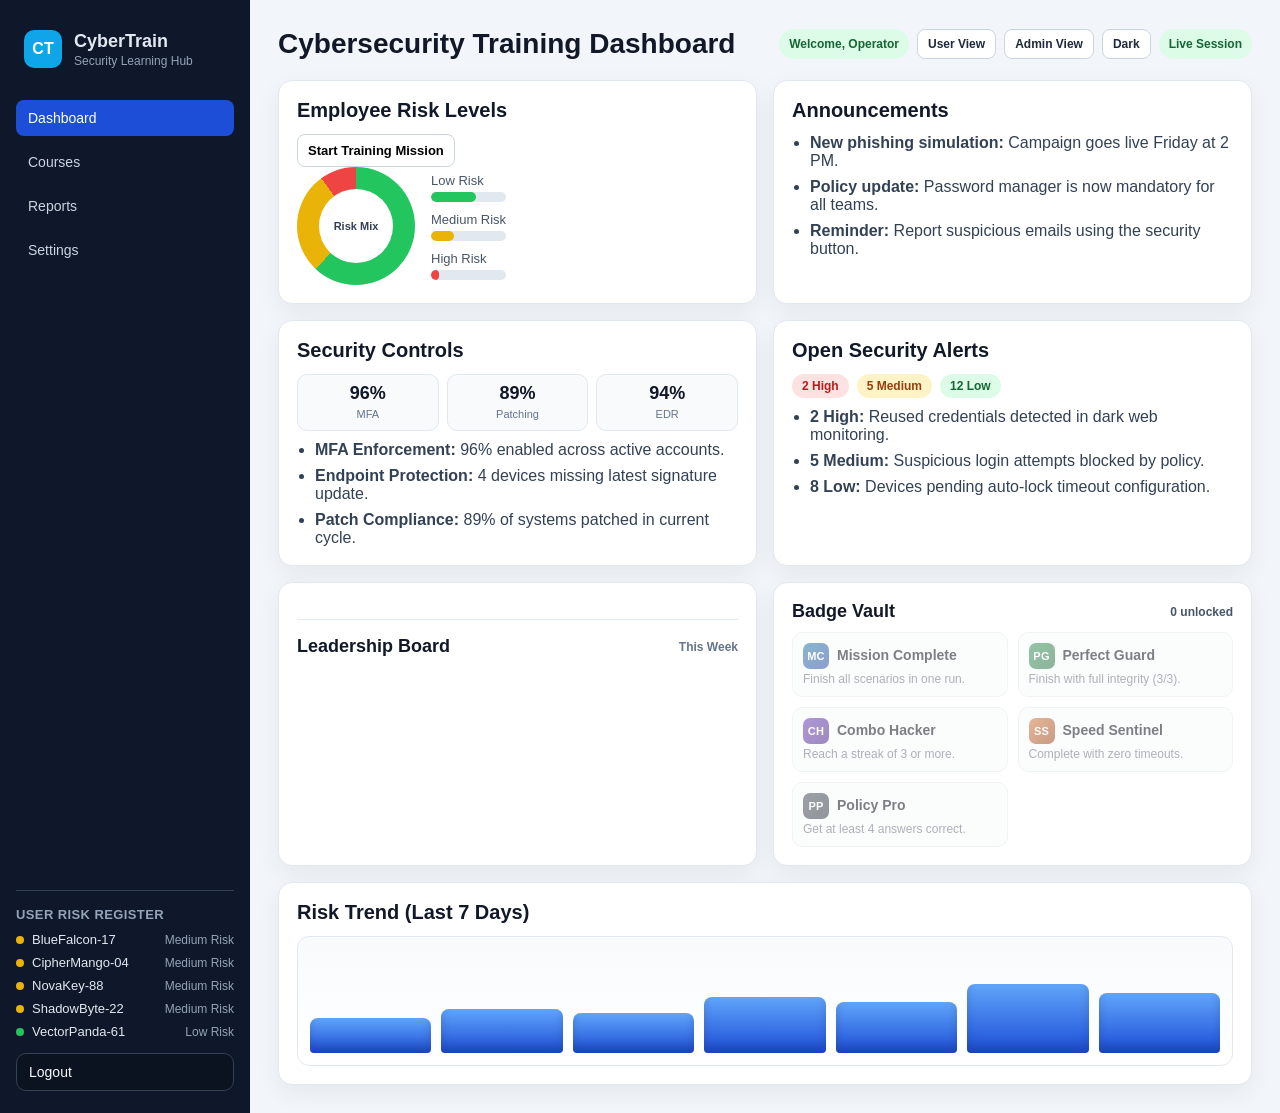
==== commit f486789c: "Expand training UI: post-quiz learning, styles, and course updates Made-with: Cursor" ====
--- a/index.html
+++ b/index.html
@@ -1,8 +1,23 @@
 <!DOCTYPE html>
 <html>
 <head>
+    <meta charset="UTF-8">
+    <meta name="viewport" content="width=device-width, initial-scale=1">
     <title>Cybersecurity Training</title>
     <link rel="stylesheet" href="style.css">
+    <script>
+        (function () {
+            try {
+                var saved = localStorage.getItem("appTheme");
+                var theme = (saved === "dark" || saved === "light")
+                    ? saved
+                    : (window.matchMedia && window.matchMedia("(prefers-color-scheme: dark)").matches ? "dark" : "light");
+                document.documentElement.setAttribute("data-theme", theme);
+            } catch (e) {
+                document.documentElement.setAttribute("data-theme", "light");
+            }
+        })();
+    </script>
 </head>
 
 <body>
@@ -44,6 +59,7 @@
                 <span id="welcomeText" class="status-pill">Welcome</span>
                 <button class="mode-btn" onclick="switchMode('user')">User View</button>
                 <button class="mode-btn" onclick="switchMode('admin')">Admin View</button>
+                <button id="themeToggleBtn" class="mode-btn theme-toggle-btn" type="button" aria-label="Toggle light/dark theme" title="Toggle light/dark theme">Dark</button>
                 <span class="status-pill">Live Session</span>
             </div>
         </header>
@@ -168,18 +184,24 @@
 
                 <div class="card dashboard-card">
                     <h2>Your Avatar</h2>
-                    <div class="avatar-stage" aria-hidden="true">
-                        <div class="avatar-glow"></div>
-                        <div class="avatar-figure">
-                            <span class="avatar-head"></span>
-                            <span class="avatar-body"></span>
-                            <span class="avatar-arm left"></span>
-                            <span class="avatar-arm right"></span>
-                            <span class="avatar-leg left"></span>
-                            <span class="avatar-leg right"></span>
+                    <div class="user-avatar-block">
+                        <div class="avatar-stage user-avatar-display" id="userAvatarDisplay" aria-live="polite">
+                            <img id="userAvatarPhoto" class="user-avatar-photo hidden" alt="">
+                            <div id="userAvatarPresetScene" class="avatar-preset-scene">
+                                <div class="avatar-glow"></div>
+                                <img id="userAvatarPresetImg" class="user-avatar-preset-img" alt="" />
+                            </div>
                         </div>
-                    </div>
-                    <p class="subtitle">Training champion in progress.</p>
+                        <p class="subtitle user-avatar-hint">Pick a preset or upload a photo. Stored on this device only (not sent to a server).</p>
+                        <div class="avatar-preset-row" id="userAvatarPresetRow" role="radiogroup" aria-label="Preset avatars"></div>
+                        <div class="avatar-upload-row">
+                            <label class="settings-action-btn avatar-file-btn">
+                                <input type="file" id="userAvatarFileInput" accept="image/png,image/jpeg,image/webp" />
+                                Upload your picture
+                            </label>
+                            <button type="button" id="userAvatarClearPhoto" class="settings-action-btn avatar-clear-btn hidden">Remove photo</button>
+                        </div>
+                    </div>
                 </div>
 
                 <div class="card dashboard-card dashboard-wide">
@@ -259,6 +281,10 @@
                     <p id="streak">Streak: 0</p>
                 </div>
             </div>
+            <section id="learning-summary" class="learning-summary hidden" aria-live="polite">
+                <h3>What You Learned</h3>
+                <ul id="learning-list"></ul>
+            </section>
             <button id="restart-btn" class="restart-btn hidden" onclick="restartGame()">Run Mission Again</button>
         </section>
 
@@ -493,6 +519,32 @@
     </div>
 </div>
 
+<div id="learning-popup" class="learning-popup hidden" role="dialog" aria-modal="true" aria-labelledby="learning-popup-title" aria-hidden="true">
+    <div class="learning-popup-backdrop" id="learningPopupBackdrop"></div>
+    <div class="learning-popup-card" role="document">
+        <button type="button" class="learning-popup-close" id="learningPopupClose" aria-label="Close lesson">&times;</button>
+        <p class="learning-popup-kicker">Today's Cyber Lesson</p>
+        <h2 id="learning-popup-title">What you learned</h2>
+
+        <section class="learning-popup-section">
+            <h3>Key takeaways</h3>
+            <ul id="learning-popup-takeaways"></ul>
+        </section>
+
+        <section class="learning-popup-section">
+            <h3>Why it matters in daily life</h3>
+            <p id="learning-popup-daily"></p>
+        </section>
+
+        <section class="learning-popup-section learning-popup-fact">
+            <h3>Fun fact</h3>
+            <p id="learning-popup-fact"></p>
+        </section>
+
+        <button type="button" class="settings-action-btn learning-popup-cta" id="learningPopupCta">Got it</button>
+    </div>
+</div>
+
 <div id="toast" class="toast">Mission results synced to dashboard</div>
 
 <script src="script.js"></script>
--- a/style.css
+++ b/style.css
@@ -732,6 +732,29 @@
     background: #1e293b;
 }
 
+.learning-summary {
+    margin-top: 14px;
+    border: 1px solid #dbeafe;
+    background: #eff6ff;
+    border-radius: 12px;
+    padding: 12px 14px;
+}
+
+.learning-summary h3 {
+    margin: 0 0 8px;
+    font-size: 16px;
+    color: #1e3a8a;
+}
+
+.learning-summary ul {
+    margin: 0;
+    padding-left: 18px;
+    display: grid;
+    gap: 6px;
+    color: #1e293b;
+    font-size: 14px;
+}
+
 .leaderboard {
     margin-top: 18px;
     border-top: 1px solid #e2e8f0;
@@ -1106,71 +1129,132 @@
     animation: avatar-glow 1.6s ease-in-out infinite alternate;
 }
 
-.avatar-figure {
+.user-avatar-preset-img {
     position: relative;
-    width: 64px;
-    height: 102px;
+    width: 132px;
+    height: 132px;
+    z-index: 2;
+    pointer-events: none;
+    filter: drop-shadow(0 6px 14px rgba(15, 23, 42, 0.18));
     animation: avatar-bounce 0.85s ease-in-out infinite alternate;
 }
 
-.avatar-head {
-    position: absolute;
-    left: 18px;
-    top: 0;
-    width: 28px;
-    height: 28px;
+/* User dashboard: avatar picker (presets + optional photo) */
+.user-avatar-block {
+    display: flex;
+    flex-direction: column;
+    gap: 0;
+}
+
+.user-avatar-hint {
+    margin-top: 10px;
+    color: #64748b;
+    font-size: 13px;
+}
+
+.user-avatar-display {
+    min-height: 170px;
+    display: flex;
+    align-items: center;
+    justify-content: center;
+}
+
+.user-avatar-photo {
+    width: 120px;
+    height: 120px;
     border-radius: 50%;
-    background: #93c5fd;
-}
-
-.avatar-body {
-    position: absolute;
-    left: 22px;
-    top: 26px;
-    width: 20px;
-    height: 40px;
-    border-radius: 10px;
-    background: #2563eb;
-}
-
-.avatar-arm,
-.avatar-leg {
-    position: absolute;
+    object-fit: cover;
+    border: 4px solid #e2e8f0;
+    box-shadow: 0 8px 24px rgba(15, 23, 42, 0.12);
+    position: relative;
+    z-index: 2;
+    background: #f1f5f9;
+}
+
+.avatar-preset-scene {
+    position: relative;
+    display: flex;
+    align-items: center;
+    justify-content: center;
+    width: 100%;
+    min-height: 150px;
+}
+
+.avatar-preset-row {
+    display: flex;
+    flex-wrap: wrap;
+    gap: 10px;
+    margin-top: 12px;
+    align-items: center;
+}
+
+.avatar-preset-btn {
+    width: 42px;
+    height: 42px;
+    border-radius: 50%;
+    border: 3px solid #e2e8f0;
+    padding: 0;
+    cursor: pointer;
+    box-sizing: border-box;
+    transition: box-shadow 0.15s ease, transform 0.15s ease;
+}
+
+.avatar-preset-btn:hover {
+    transform: scale(1.05);
+}
+
+.avatar-preset-btn.selected {
+    border-color: #2563eb;
+    box-shadow: 0 0 0 2px #fff, 0 0 0 4px #93c5fd;
+}
+
+.avatar-preset-btn {
+    background: #f8fafc;
+    overflow: hidden;
+}
+
+.avatar-preset-btn img {
+    width: 100%;
+    height: 100%;
+    border-radius: inherit;
     display: block;
-    background: #1e40af;
-    border-radius: 999px;
-}
-
-.avatar-arm {
-    width: 22px;
-    height: 6px;
-    top: 38px;
-}
-
-.avatar-arm.left {
-    left: 4px;
-    transform: rotate(28deg);
-}
-
-.avatar-arm.right {
-    right: 4px;
-    transform: rotate(-28deg);
-}
-
-.avatar-leg {
-    width: 8px;
-    height: 30px;
-    top: 64px;
-}
-
-.avatar-leg.left {
-    left: 21px;
-    transform: rotate(9deg);
-}
-
-.avatar-leg.right {
-    right: 21px;
-    transform: rotate(-9deg);
+    pointer-events: none;
+}
+
+.avatar-upload-row {
+    display: flex;
+    flex-wrap: wrap;
+    gap: 10px;
+    align-items: center;
+    margin-top: 12px;
+}
+
+.avatar-file-btn {
+    position: relative;
+    display: inline-flex;
+    align-items: center;
+    justify-content: center;
+    overflow: hidden;
+    margin: 0;
+}
+
+.avatar-file-btn input[type="file"] {
+    position: absolute;
+    inset: 0;
+    opacity: 0;
+    cursor: pointer;
+    font-size: 0;
+    width: 100%;
+    height: 100%;
+}
+
+.avatar-clear-btn {
+    background: #f8fafc;
+    color: #64748b;
+}
+
+.user-avatar-display.has-custom-photo {
+    background: linear-gradient(180deg, #f8fafc, #e2e8f0);
 }
 
 .badge-card {
@@ -1779,4 +1863,381 @@
     .settings-grid {
         grid-template-columns: 1fr;
     }
+}
+
+/* ============================================================
+   Dark theme
+   ============================================================ */
+
+html[data-theme="dark"] {
+    color-scheme: dark;
+    --bg: #0b1220;
+    --card: #111c2e;
+    --text-dark: #e2e8f0;
+    --text-muted: #94a3b8;
+    --primary: #3b82f6;
+    --primary-hover: #60a5fa;
+}
+
+html[data-theme="dark"] body {
+    background: var(--bg);
+    color: var(--text-dark);
+}
+
+html[data-theme="dark"] .topbar h1,
+html[data-theme="dark"] .dashboard-card h2,
+html[data-theme="dark"] .leaderboard-head h3,
+html[data-theme="dark"] .badges-head h3,
+html[data-theme="dark"] .settings-detail h2,
+html[data-theme="dark"] .settings-detail h3,
+html[data-theme="dark"] #question {
+    color: #f1f5f9;
+}
+
+html[data-theme="dark"] .card {
+    background: var(--card);
+    border-color: #1f2a3d;
+    box-shadow: 0 8px 24px rgba(0, 0, 0, 0.45);
+}
+
+html[data-theme="dark"] .mode-btn {
+    background: #1e293b;
+    border-color: #334155;
+    color: #e2e8f0;
+}
+html[data-theme="dark"] .mode-btn:hover {
+    background: #243349;
+    border-color: #475569;
+}
+
+html[data-theme="dark"] .status-pill {
+    background: #14532d;
+    color: #bbf7d0;
+}
+
+html[data-theme="dark"] .kpi-chip,
+html[data-theme="dark"] .hud-item,
+html[data-theme="dark"] .escape-game,
+html[data-theme="dark"] .badge-card {
+    background: #0f172a;
+    border-color: #1f2a3d;
+    color: #e2e8f0;
+}
+
+html[data-theme="dark"] .kpi-chip span,
+html[data-theme="dark"] .hud-item span,
+html[data-theme="dark"] .risk-bars span,
+html[data-theme="dark"] #escape-status,
+html[data-theme="dark"] #score,
+html[data-theme="dark"] .explain,
+html[data-theme="dark"] .announcement-list,
+html[data-theme="dark"] .subtitle {
+    color: #cbd5e1;
+}
+
+html[data-theme="dark"] .bar,
+html[data-theme="dark"] .progress-track {
+    background: #1f2a3d;
+}
+
+html[data-theme="dark"] .trend-chart {
+    background: linear-gradient(180deg, #0f172a, #111c2e);
+    border-color: #1f2a3d;
+}
+
+html[data-theme="dark"] .risk-donut::before {
+    background: var(--card);
+}
+html[data-theme="dark"] .risk-donut span {
+    color: #e2e8f0;
+}
+
+html[data-theme="dark"] #scenario-tag {
+    background: #082f49;
+    color: #7dd3fc;
+}
+html[data-theme="dark"] #scenario-stage {
+    background: #2e1065;
+    color: #c4b5fd;
+}
+
+html[data-theme="dark"] .escape-track {
+    border-color: #334155;
+    filter: brightness(0.55) saturate(1.1);
+}
+html[data-theme="dark"] .track-zone {
+    color: #e2e8f0;
+    opacity: 0.85;
+}
+
+html[data-theme="dark"] .option {
+    color: #ffffff;
+}
+
+html[data-theme="dark"] .dramatic {
+    color: #c4b5fd;
+}
+
+html[data-theme="dark"] .avatar-stage,
+html[data-theme="dark"] .user-avatar-display {
+    background: linear-gradient(180deg, #0f172a, #1e293b);
+    border-color: #1f2a3d;
+}
+html[data-theme="dark"] .user-avatar-display.has-custom-photo {
+    background: linear-gradient(180deg, #111827, #1f2937);
+}
+html[data-theme="dark"] .user-avatar-photo {
+    border-color: #334155;
+    background: #0f172a;
+}
+html[data-theme="dark"] .avatar-preset-btn {
+    background: #1e293b;
+    border-color: #334155;
+}
+html[data-theme="dark"] .avatar-preset-btn.selected {
+    border-color: #60a5fa;
+    box-shadow: 0 0 0 2px #0b1220, 0 0 0 4px #1d4ed8;
+}
+html[data-theme="dark"] .user-avatar-hint {
+    color: #94a3b8;
+}
+html[data-theme="dark"] .avatar-clear-btn {
+    background: #0f172a;
+    color: #cbd5e1;
+}
+
+html[data-theme="dark"] .leaderboard-row {
+    background: #0f172a;
+    border-color: #1f2a3d;
+    color: #e2e8f0;
+}
+html[data-theme="dark"] .leaderboard-row.you {
+    background: #1e3a8a;
+    color: #e0e7ff;
+}
+
+html[data-theme="dark"] input[type="text"],
+html[data-theme="dark"] input[type="email"],
+html[data-theme="dark"] input[type="number"],
+html[data-theme="dark"] input[type="search"],
+html[data-theme="dark"] input[type="password"],
+html[data-theme="dark"] textarea,
+html[data-theme="dark"] select {
+    background: #0f172a;
+    color: #e2e8f0;
+    border-color: #334155;
+}
+
+html[data-theme="dark"] .settings-action-btn {
+    background: #1e293b;
+    color: #e2e8f0;
+    border-color: #334155;
+}
+html[data-theme="dark"] .settings-action-btn:hover {
+    background: #243349;
+}
+
+html[data-theme="dark"] .settings-grid > *,
+html[data-theme="dark"] .settings-tile,
+html[data-theme="dark"] .settings-detail {
+    background: var(--card);
+    border-color: #1f2a3d;
+    color: #e2e8f0;
+}
+
+html[data-theme="dark"] .badge-card[data-locked="true"] {
+    opacity: 0.55;
+}
+
+html[data-theme="dark"] .nav-btn:hover {
+    color: #ffffff;
+}
+
+html[data-theme="dark"] .alert-high { background: #450a0a; color: #fecaca; }
+html[data-theme="dark"] .alert-med  { background: #422006; color: #fde68a; }
+html[data-theme="dark"] .alert-low  { background: #052e16; color: #bbf7d0; }
+
+html[data-theme="dark"] .theme-toggle-btn {
+    background: #1e293b;
+    color: #e2e8f0;
+    border-color: #334155;
+}
+
+/* ============================================================
+   Learning popup (post-mission lesson)
+   ============================================================ */
+
+.learning-popup {
+    position: fixed;
+    inset: 0;
+    z-index: 9998;
+    display: grid;
+    place-items: center;
+    opacity: 0;
+    pointer-events: none;
+    transition: opacity 0.2s ease;
+}
+
+.learning-popup.show {
+    opacity: 1;
+    pointer-events: auto;
+}
+
+.learning-popup-backdrop {
+    position: absolute;
+    inset: 0;
+    background: rgba(15, 23, 42, 0.55);
+    backdrop-filter: blur(2px);
+}
+
+.learning-popup-card {
+    position: relative;
+    width: min(520px, 92vw);
+    max-height: 88vh;
+    overflow-y: auto;
+    background: #ffffff;
+    color: #111827;
+    border-radius: 16px;
+    padding: 26px 26px 22px;
+    box-shadow: 0 20px 60px rgba(15, 23, 42, 0.35);
+    transform: translateY(12px) scale(0.97);
+    transition: transform 0.25s ease;
+}
+
+.learning-popup.show .learning-popup-card {
+    transform: translateY(0) scale(1);
+}
+
+.learning-popup-close {
+    position: absolute;
+    top: 10px;
+    right: 12px;
+    background: transparent;
+    border: none;
+    font-size: 28px;
+    line-height: 1;
+    color: #64748b;
+    cursor: pointer;
+    padding: 4px 8px;
+    border-radius: 8px;
+}
+
+.learning-popup-close:hover {
+    background: #f1f5f9;
+    color: #0f172a;
+}
+
+.learning-popup-kicker {
+    margin: 0 0 4px;
+    font-size: 12px;
+    font-weight: 700;
+    text-transform: uppercase;
+    letter-spacing: 0.8px;
+    color: #2563eb;
+}
+
+.learning-popup-card h2 {
+    margin: 0 0 14px;
+    font-size: 22px;
+    color: #0f172a;
+}
+
+.learning-popup-section {
+    margin-bottom: 14px;
+}
+
+.learning-popup-section h3 {
+    margin: 0 0 6px;
+    font-size: 14px;
+    font-weight: 700;
+    color: #1e293b;
+    text-transform: uppercase;
+    letter-spacing: 0.4px;
+}
+
+.learning-popup-section ul {
+    margin: 0;
+    padding-left: 20px;
+    color: #334155;
+    font-size: 14px;
+    line-height: 1.5;
+}
+
+.learning-popup-section ul li {
+    margin-bottom: 6px;
+}
+
+.learning-popup-section p {
+    margin: 0;
+    color: #334155;
+    font-size: 14px;
+    line-height: 1.55;
+}
+
+.learning-popup-fact {
+    border-radius: 12px;
+    padding: 12px 14px;
+    background: linear-gradient(135deg, #fef3c7, #fde68a);
+    border: 1px solid #fcd34d;
+}
+
+.learning-popup-fact h3 {
+    color: #92400e;
+}
+
+.learning-popup-fact p {
+    color: #78350f;
+}
+
+.learning-popup-cta {
+    margin-top: 6px;
+    width: 100%;
+    background: var(--primary);
+    color: #ffffff;
+    border: none;
+    padding: 11px 14px;
+    font-weight: 700;
+    border-radius: 10px;
+    cursor: pointer;
+}
+
+.learning-popup-cta:hover {
+    background: var(--primary-hover);
+}
+
+/* Dark theme overrides */
+html[data-theme="dark"] .learning-popup-card {
+    background: #111c2e;
+    color: #e2e8f0;
+    box-shadow: 0 20px 60px rgba(0, 0, 0, 0.6);
+}
+html[data-theme="dark"] .learning-popup-card h2 {
+    color: #f1f5f9;
+}
+html[data-theme="dark"] .learning-popup-section h3 {
+    color: #cbd5e1;
+}
+html[data-theme="dark"] .learning-popup-section ul,
+html[data-theme="dark"] .learning-popup-section p {
+    color: #cbd5e1;
+}
+html[data-theme="dark"] .learning-popup-kicker {
+    color: #60a5fa;
+}
+html[data-theme="dark"] .learning-popup-close {
+    color: #94a3b8;
+}
+html[data-theme="dark"] .learning-popup-close:hover {
+    background: #1e293b;
+    color: #f1f5f9;
+}
+html[data-theme="dark"] .learning-popup-fact {
+    background: linear-gradient(135deg, #422006, #78350f);
+    border-color: #92400e;
+}
+html[data-theme="dark"] .learning-popup-fact h3 {
+    color: #fde68a;
+}
+html[data-theme="dark"] .learning-popup-fact p {
+    color: #fef3c7;
 }
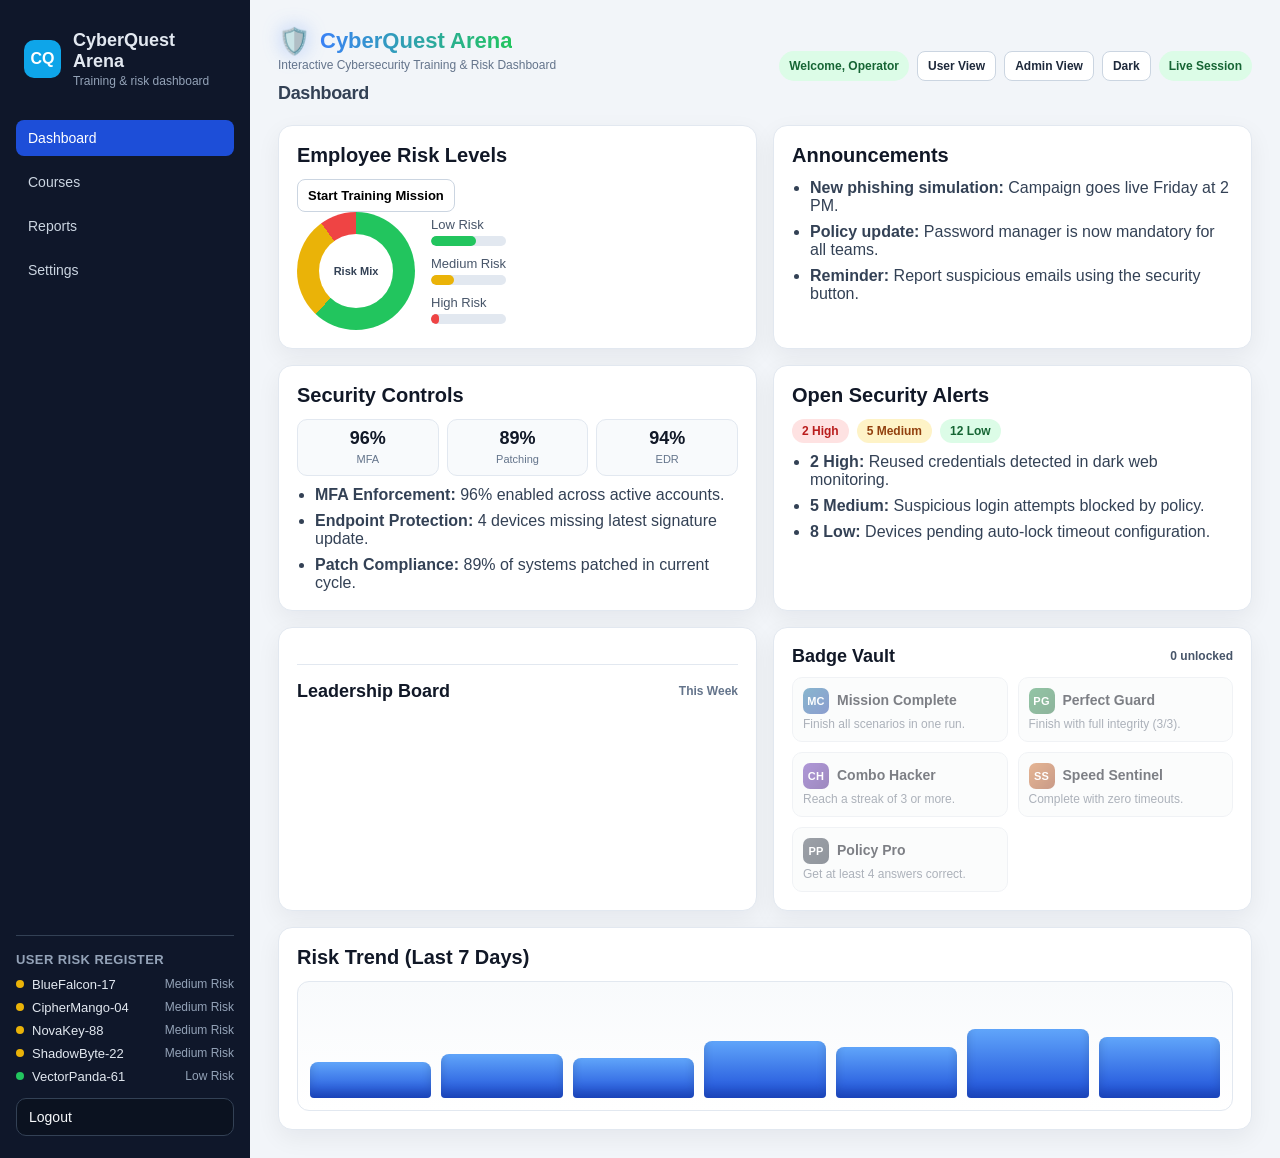
==== commit ad67624e: "Brand header as CyberQuest Arena with logo and gradient wordmark Made-with: Cursor" ====
--- a/index.html
+++ b/index.html
@@ -3,8 +3,8 @@
 <head>
     <meta charset="UTF-8">
     <meta name="viewport" content="width=device-width, initial-scale=1">
-    <title>Cybersecurity Training</title>
-    <link rel="stylesheet" href="style.css">
+    <title>CyberQuest Arena</title>
+    <link rel="stylesheet" href="style.css?v=4">
     <script>
         (function () {
             try {
@@ -24,10 +24,10 @@
 <div class="app-shell">
     <aside class="sidebar">
         <div class="brand">
-            <div class="brand-icon">CT</div>
+            <div class="brand-icon">CQ</div>
             <div>
-                <h2>CyberTrain</h2>
-                <p>Security Learning Hub</p>
+                <h2>CyberQuest Arena</h2>
+                <p>Training &amp; risk dashboard</p>
             </div>
         </div>
 
@@ -54,7 +54,14 @@
 
     <main class="main-content">
         <header class="topbar">
-            <h1 id="page-title">Cybersecurity Training Dashboard</h1>
+            <div class="topbar-brand">
+                <div class="logo">
+                    <span class="logo-icon" aria-hidden="true">🛡️</span>
+                    <span class="logo-text">CyberQuest Arena</span>
+                </div>
+                <p class="logo-sub">Interactive Cybersecurity Training &amp; Risk Dashboard</p>
+                <h1 id="page-title" class="topbar-section-title">Dashboard</h1>
+            </div>
             <div class="topbar-actions">
                 <span id="welcomeText" class="status-pill">Welcome</span>
                 <button class="mode-btn" onclick="switchMode('user')">User View</button>
@@ -547,7 +554,7 @@
 
 <div id="toast" class="toast">Mission results synced to dashboard</div>
 
-<script src="script.js"></script>
+<script src="script.js?v=4"></script>
 
 </body>
 </html>
--- a/style.css
+++ b/style.css
@@ -177,15 +177,63 @@
 
 .topbar {
     display: flex;
+    align-items: flex-start;
+    justify-content: space-between;
+    gap: 16px;
+    flex-wrap: wrap;
+    margin-bottom: 20px;
+}
+
+.topbar-brand {
+    min-width: 0;
+    flex: 1;
+}
+
+.logo {
+    display: flex;
     align-items: center;
-    justify-content: space-between;
-    margin-bottom: 20px;
+    gap: 10px;
+    font-weight: 700;
+    font-size: 22px;
+    color: #1e293b;
+}
+
+.logo-icon {
+    font-size: 26px;
+    line-height: 1;
+    color: #3b82f6;
+    filter: drop-shadow(0 0 10px rgba(59, 130, 246, 0.35));
+}
+
+.logo-text {
+    background: linear-gradient(90deg, #3b82f6, #22c55e);
+    -webkit-background-clip: text;
+    background-clip: text;
+    -webkit-text-fill-color: transparent;
+}
+
+.logo-sub {
+    font-size: 12px;
+    color: #64748b;
+    margin: 4px 0 0;
+}
+
+.topbar-section-title {
+    margin: 10px 0 0;
+    font-size: 18px;
+    font-weight: 600;
+    color: #334155;
+    letter-spacing: -0.02em;
+    line-height: 1.25;
 }
 
 .topbar-actions {
     display: flex;
     align-items: center;
     gap: 8px;
+    flex-shrink: 0;
+    margin-left: auto;
+    align-self: center;
 }
 
 .mode-btn {
@@ -202,11 +250,6 @@
 .mode-btn:hover {
     border-color: #93c5fd;
     background: #eff6ff;
-}
-
-.topbar h1 {
-    margin: 0;
-    font-size: 28px;
 }
 
 .status-pill {
@@ -1820,7 +1863,15 @@
         width: 200px;
     }
 
-    .topbar h1 {
+    .topbar-section-title {
+        font-size: 16px;
+    }
+
+    .logo {
+        font-size: 18px;
+    }
+
+    .logo-icon {
         font-size: 22px;
     }
 
@@ -1884,7 +1935,7 @@
     color: var(--text-dark);
 }
 
-html[data-theme="dark"] .topbar h1,
+html[data-theme="dark"] .topbar-section-title,
 html[data-theme="dark"] .dashboard-card h2,
 html[data-theme="dark"] .leaderboard-head h3,
 html[data-theme="dark"] .badges-head h3,
@@ -2061,6 +2112,79 @@
     background: #1e293b;
     color: #e2e8f0;
     border-color: #334155;
+}
+
+html[data-theme="dark"] .logo-sub {
+    color: #94a3b8;
+}
+
+html[data-theme="dark"] .logo-icon {
+    filter: drop-shadow(0 0 12px rgba(96, 165, 250, 0.45));
+}
+
+/* Ensure full-page dark canvas (cards already use --card) */
+html[data-theme="dark"] .main-content {
+    background: transparent;
+}
+
+html[data-theme="dark"] .learning-summary {
+    border-color: #1e3a5f;
+    background: #0f172a;
+}
+
+html[data-theme="dark"] .learning-summary h3 {
+    color: #93c5fd;
+}
+
+html[data-theme="dark"] .learning-summary ul {
+    color: #cbd5e1;
+}
+
+html[data-theme="dark"] .leaderboard {
+    border-top-color: #1f2a3d;
+}
+
+html[data-theme="dark"] .settings-header p {
+    color: #94a3b8;
+}
+
+html[data-theme="dark"] .setting-action.active {
+    background: #172554;
+    border-color: #3b82f6;
+    box-shadow: 0 0 0 3px rgba(59, 130, 246, 0.2);
+}
+
+html[data-theme="dark"] .reports-kpi span {
+    color: #94a3b8;
+}
+
+html[data-theme="dark"] .reports-header h2 {
+    color: #f1f5f9;
+}
+
+html[data-theme="dark"] .generic-item {
+    background: var(--card);
+    border-color: #1f2a3d;
+}
+
+html[data-theme="dark"] .generic-item h4 {
+    color: #f1f5f9;
+}
+
+html[data-theme="dark"] .generic-item p {
+    color: #cbd5e1;
+}
+
+html[data-theme="dark"] .nav-btn {
+    background: transparent;
+    color: #e2e8f0;
+    border-color: #334155;
+}
+
+html[data-theme="dark"] .nav-btn.active {
+    background: #1d4ed8;
+    border-color: #2563eb;
+    color: #ffffff;
 }
 
 /* ============================================================
